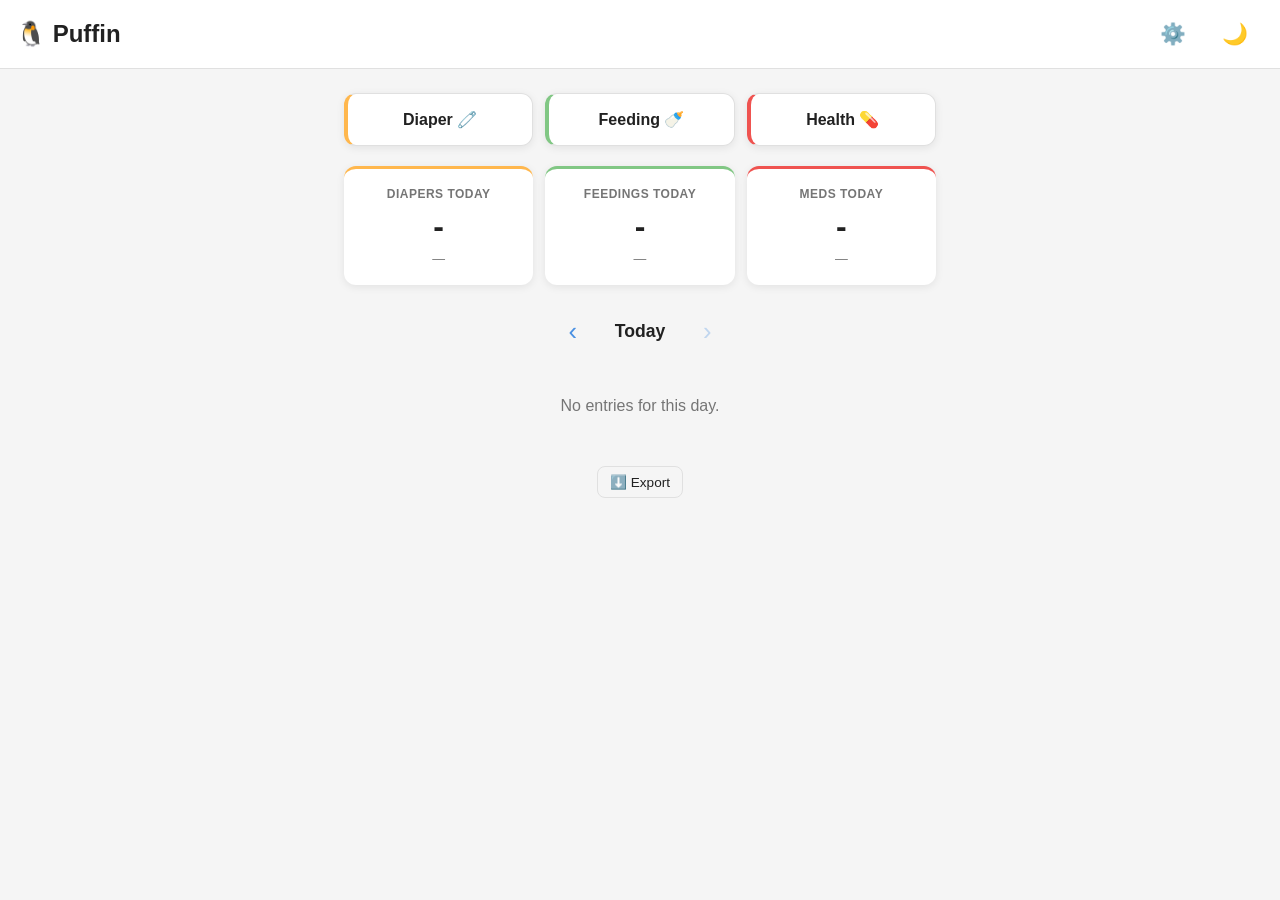
==== templates/index.html @ 4cdb2993 "Reverts pull request #42" ====
<!DOCTYPE html>
<html lang="en">
<head>
    <meta charset="UTF-8">
    <meta name="viewport" content="width=device-width, initial-scale=1.0">
    <title>Puffin - Baby Tracker</title>
    <link rel="icon" href="data:image/svg+xml,<svg xmlns='http://www.w3.org/2000/svg' viewBox='0 0 100 100'><text y='.9em' font-size='90'>🐦</text></svg>">
    <link rel="stylesheet" href="/static/css/styles.css">
</head>
<body>
    <header class="app-header">
        <h1 class="logo">🐧 Puffin</h1>
        <div class="header-actions">
            <button id="settings-btn" class="btn btn-icon" aria-label="Open settings">⚙️</button>
            <button id="theme-toggle" class="btn btn-icon" aria-label="Toggle dark mode">🌙</button>
        </div>
    </header>

    <main class="container">
        <!-- Active Feeding Timer -->
        <section id="timer-section" class="timer-section hidden">
            <div class="timer-display">
                <div class="timer-digits" id="timer-digits">00:00:00</div>
                <div class="timer-side" id="timer-side"></div>
                <div class="timer-breast-times hidden" id="timer-breast-times"></div>
            </div>
            <div class="timer-actions">
                <button id="timer-switch-btn" class="btn btn-primary btn-lg hidden">Switch</button>
                <button id="timer-pause-btn" class="btn btn-secondary btn-lg hidden">Pause</button>
                <button id="timer-end-btn" class="btn btn-warning btn-lg">End Feeding</button>
                <button id="timer-confirm-btn" class="btn btn-danger btn-lg hidden">Confirm End</button>
                <button id="timer-cancel-btn" class="btn btn-secondary hidden">Cancel</button>
                <button id="timer-discard-btn" class="btn btn-secondary hidden">Cancel Session</button>
                <button id="timer-discard-confirm-btn" class="btn btn-danger hidden">Confirm Cancel</button>
                <button id="timer-discard-back-btn" class="btn btn-secondary hidden">Keep Session</button>
            </div>
        </section>

        <!-- Quick Add Buttons -->
        <section class="quick-actions">
            <button class="btn btn-quick btn-diaper" data-modal="diaper-modal">Diaper 🧷</button>
            <button class="btn btn-quick btn-feeding" data-modal="feeding-modal">Feeding 🍼</button>
            <button class="btn btn-quick btn-health" data-modal="health-modal">Health 💊</button>
        </section>

        <!-- Dashboard Summary Cards -->
        <section class="summary-cards" id="summary-cards">
            <div class="card card-diaper">
                <h3 id="diaper-title">Diapers Today</h3>
                <div class="card-value" id="diaper-count">-</div>
                <div class="card-detail" id="last-diaper">—</div>
            </div>
            <div class="card card-feeding">
                <h3 id="feeding-title">Feedings Today</h3>
                <div class="card-value" id="feeding-count">-</div>
                <div class="card-detail" id="last-feeding">—</div>
            </div>
            <div class="card card-health">
                <h3 id="med-title">Meds Today</h3>
                <div class="card-value" id="med-count">-</div>
                <div class="card-detail" id="last-temp">—</div>
            </div>
        </section>

        <!-- Calendar Day View -->
        <section class="calendar-section">
            <div class="calendar-nav">
                <button id="cal-prev" class="btn btn-icon calendar-arrow" aria-label="Previous day">&lsaquo;</button>
                <button id="cal-date-btn" class="calendar-date" aria-label="Pick a date">
                    <span id="cal-date-label">Today</span>
                </button>
                <button id="cal-next" class="btn btn-icon calendar-arrow" aria-label="Next day">&rsaquo;</button>
                <input type="date" id="cal-date-picker" class="hidden">
            </div>
<button id="cal-today-pill" class="btn btn-sm btn-secondary hidden">Jump back to today</button>
            <div id="timeline" class="timeline">
                <p class="empty-state">No entries for this day.</p>
            </div>
            <div class="export-buttons">
                <button id="export-btn" class="btn btn-sm btn-secondary">⬇️ Export</button>
            </div>
        </section>
    </main>

    <!-- Diaper Modal -->
    <div id="diaper-modal" class="modal hidden">
        <div class="modal-backdrop"></div>
        <div class="modal-content">
            <h2>Log Diaper Change</h2>
            <form id="diaper-form">
                <div class="form-group">
                    <label>Type</label>
                    <div class="btn-group">
                        <button type="button" class="btn btn-option" data-value="pee" data-field="diaper-type">💧 Pee</button>
                        <button type="button" class="btn btn-option" data-value="poop" data-field="diaper-type">💩 Poop</button>
                        <button type="button" class="btn btn-option" data-value="both" data-field="diaper-type">💧💩 Both</button>
                        <button type="button" class="btn btn-option" data-value="dry" data-field="diaper-type">🧷 Dry</button>
                    </div>
                    <input type="hidden" name="type" id="diaper-type" required>
                </div>
                <div class="form-group">
                    <label for="diaper-timestamp">Time (optional)</label>
                    <input type="datetime-local" id="diaper-timestamp">
                </div>
                <div class="form-group">
                    <label for="diaper-notes">Notes (optional)</label>
                    <div class="note-suggestions" id="diaper-note-suggestions"></div>
                    <textarea name="notes" id="diaper-notes" rows="2"></textarea>
                </div>
                <div class="form-actions">
                    <button type="submit" class="btn btn-primary btn-lg">Save</button>
                    <button type="button" class="btn btn-secondary modal-close">Cancel</button>
                </div>
            </form>
        </div>
    </div>

    <!-- Feeding Modal -->
    <div id="feeding-modal" class="modal hidden">
        <div class="modal-backdrop"></div>
        <div class="modal-content">
            <h2>Log Feeding</h2>
            <div id="last-feeding-info" class="last-feeding-info hidden"></div>
            <form id="feeding-form">
                <div class="form-group" id="timer-toggle-row">
                    <label>
                        <input type="checkbox" id="start-timer" checked> Start timer
                    </label>
                </div>

                <!-- Timer mode: pick type (bottle will disable timer and prompt ounces) -->
                <div id="feeding-timer-mode">
                    <div class="form-group">
                        <label>Type</label>
                        <div class="btn-group">
                            <button type="button" class="btn btn-option" data-value="breast_left" data-field="feeding-type">🤱 Left</button>
                            <button type="button" class="btn btn-option" data-value="breast_right" data-field="feeding-type">🤱 Right</button>
                            <button type="button" class="btn btn-option" data-value="bottle" data-field="feeding-type">🍼 Bottle</button>
                        </div>
                        <input type="hidden" id="feeding-type">
                    </div>
                    <div id="feeding-bottle-oz-timer" class="form-group hidden">
                        <label>Amount &amp; Type</label>
                        <div class="input-group">
                            <input type="number" id="feeding-bottle-oz-timer-input" min="0.01" max="12.00" step="0.01" placeholder="oz">
                            <select id="feeding-bottle-type-timer-select">
                                <option value="breastmilk">Breastmilk (default)</option>
                                <option value="formula">Formula</option>
                            </select>
                        </div>
                    </div>
                </div>

                <!-- Manual mode: per-type durations + bottle ounces -->
                <div id="feeding-manual-mode" class="hidden">
                    <div class="form-group">
                        <label for="feeding-left-duration">🤱 Left breast (minutes)</label>
                        <input type="number" id="feeding-left-duration" min="1" max="120">
                    </div>
                    <div class="form-group">
                        <label for="feeding-right-duration">🤱 Right breast (minutes)</label>
                        <input type="number" id="feeding-right-duration" min="1" max="120">
                    </div>
                    <div class="form-group">
                        <label>🍼 Bottle</label>
                        <div class="input-group">
                            <input type="number" id="feeding-bottle-oz" min="0.01" max="12.00" step="0.01" placeholder="oz">
                            <select id="feeding-bottle-type-manual-select">
                                <option value="breastmilk">Breastmilk (default)</option>
                                <option value="formula">Formula</option>
                            </select>
                        </div>
                    </div>
                </div>

                <div class="form-group">
                    <label for="feeding-timestamp">Time (optional)</label>
                    <input type="datetime-local" id="feeding-timestamp">
                </div>

                <div class="form-group">
                    <label for="feeding-notes">Notes (optional)</label>
                    <div class="note-suggestions" id="feeding-note-suggestions"></div>
                    <textarea name="notes" id="feeding-notes" rows="2"></textarea>
                </div>
                <div class="form-actions">
                    <button type="submit" class="btn btn-primary btn-lg" id="feeding-save-btn" disabled>Start</button>
                    <button type="button" class="btn btn-secondary modal-close">Cancel</button>
                </div>
            </form>
        </div>
    </div>

    <!-- Health Modal -->
    <div id="health-modal" class="modal hidden">
        <div class="modal-backdrop"></div>
        <div class="modal-content">
            <h2>Log Health</h2>
            <div class="tab-bar">
                <button class="tab active" data-tab="med-tab">💊 Medication</button>
                <button class="tab" data-tab="temp-tab">🌡️ Temperature</button>
            </div>
            <div id="med-tab" class="tab-content active">
                <form id="medication-form">
                    <div class="form-group">
                        <label>Medication Name</label>
                        <div class="med-autocomplete" id="med-autocomplete">
                            <div class="med-chip-display hidden" id="med-chip-display">
                                <span class="med-chip-text" id="med-chip-text"></span>
                                <button type="button" class="med-chip-dismiss" id="med-chip-dismiss" aria-label="Clear">×</button>
                            </div>
                            <input type="text" id="med-name-input" class="med-name-input" autocomplete="off" placeholder="Type medication name…">
                            <div class="med-dropdown hidden" id="med-dropdown" role="listbox"></div>
                        </div>
                        <input type="hidden" id="med-name" name="medication_name">
                    </div>
                    <div class="form-group">
                        <label>Dosage</label>
                        <div class="input-group">
                            <input type="number" name="dosage_quantity" id="med-dosage-qty" step="0.01" min="0.01" placeholder="e.g. 1.5" required>
                            <select name="dosage_unit" id="med-dosage-unit" required>
                                <option value="">Unit...</option>
                                <option value="mL">mL</option>
                                <option value="tsp(s)">tsp(s)</option>
                                <option value="tbsp(s)">tbsp(s)</option>
                                <option value="drop(s)">drop(s)</option>
                                <option value="spray(s)">spray(s)</option>
                                <option value="tablet(s)">tablet(s)</option>
                                <option value="unit(s)">unit(s)</option>
                            </select>
                        </div>
                    </div>
                    <div class="form-group">
                        <label for="med-timestamp">Time (optional)</label>
                        <input type="datetime-local" id="med-timestamp">
                    </div>
                    <div class="form-group">
                        <label for="med-notes">Notes (optional)</label>
                        <div class="note-suggestions" id="med-note-suggestions"></div>
                        <textarea name="notes" id="med-notes" rows="2"></textarea>
                    </div>
                    <div class="form-actions">
                        <button type="submit" class="btn btn-primary btn-lg">Save</button>
                        <button type="button" class="btn btn-secondary modal-close">Cancel</button>
                    </div>
                </form>
            </div>
            <div id="temp-tab" class="tab-content">
                <form id="temperature-form">
                    <div class="form-group">
                        <label for="temp-value">Temperature</label>
                        <div class="input-group">
                            <input type="number" name="temperature_celsius" id="temp-value" step="0.1" required>
                            <select id="temp-unit">
                                <option value="f">°F</option>
                                <option value="c">°C</option>
                            </select>
                        </div>
                    </div>
                    <div class="form-group">
                        <label for="temp-location">Location</label>
                        <select name="location" id="temp-location">
                            <option value="">Select...</option>
                            <option value="rectal">Rectal</option>
                            <option value="oral">Oral</option>
                            <option value="axillary">Underarm</option>
                            <option value="temporal">Forehead</option>
                        </select>
                    </div>
                    <div class="form-group">
                        <label for="temp-timestamp">Time (optional)</label>
                        <input type="datetime-local" id="temp-timestamp">
                    </div>
                    <div class="form-group">
                        <label for="temp-notes">Notes (optional)</label>
                        <div class="note-suggestions" id="temp-note-suggestions"></div>
                        <textarea name="notes" id="temp-notes" rows="2"></textarea>
                    </div>
                    <div class="form-actions">
                        <button type="submit" class="btn btn-primary btn-lg">Save</button>
                        <button type="button" class="btn btn-secondary modal-close">Cancel</button>
                    </div>
                </form>
            </div>
        </div>
    </div>

    <!-- Edit Modal -->
    <div id="edit-modal" class="modal hidden">
        <div class="modal-backdrop"></div>
        <div class="modal-content">
            <h2 id="edit-modal-title">Edit</h2>
            <form id="edit-form">
                <div id="edit-form-fields"></div>
                <div class="form-actions">
                    <button type="submit" class="btn btn-primary btn-lg">Save</button>
                    <button type="button" class="btn btn-danger" id="edit-delete-btn">Delete</button>
                    <button type="button" class="btn btn-secondary modal-close">Cancel</button>
                </div>
            </form>
        </div>
    </div>

    <!-- Settings Modal -->
    <div id="settings-modal" class="modal hidden">
        <div class="modal-backdrop"></div>
        <div class="modal-content">
            <h2>Settings</h2>
            <form id="settings-form">
                <h3 class="settings-section-title">Breast Names</h3>
                <div class="form-group">
                    <label for="settings-left-name">Left breast name</label>
                    <input type="text" id="settings-left-name" maxlength="30" placeholder="Left">
                </div>
                <div class="form-group">
                    <label for="settings-right-name">Right breast name</label>
                    <input type="text" id="settings-right-name" maxlength="30" placeholder="Right">
                </div>
                <h3 class="settings-section-title">Feeding Defaults</h3>
                <div class="form-group">
                    <label for="settings-bottle-type">Default bottle type</label>
                    <select id="settings-bottle-type">
                        <option value="breastmilk">Breastmilk</option>
                        <option value="formula">Formula</option>
                    </select>
                </div>
                <div class="form-actions">
                    <button type="submit" class="btn btn-primary btn-lg">Save</button>
                    <button type="button" class="btn btn-secondary modal-close">Cancel</button>
                </div>
            </form>
        </div>
    </div>

    <!-- Export Modal -->
    <div id="export-modal" class="modal hidden">
        <div class="modal-backdrop"></div>
        <div class="modal-content">
            <h2>Export Data</h2>
            <form id="export-form">
                <div class="form-group">
                    <label>Format</label>
                    <div class="btn-group">
                        <button type="button" class="btn btn-option selected" data-value="csv" data-field="export-format">CSV</button>
                        <button type="button" class="btn btn-option" data-value="json" data-field="export-format">JSON</button>
                        <button type="button" class="btn btn-option" data-value="pdf" data-field="export-format">PDF</button>
                    </div>
                    <input type="hidden" id="export-format" value="csv">
                </div>
                <div class="form-group">
                    <label for="export-start-date">Start Date (optional)</label>
                    <input type="date" id="export-start-date">
                </div>
                <div class="form-group">
                    <label for="export-end-date">End Date (optional)</label>
                    <input type="date" id="export-end-date">
                </div>
                <div class="form-actions">
                    <button type="submit" class="btn btn-primary btn-lg">Download</button>
                    <button type="button" class="btn btn-secondary modal-close">Cancel</button>
                </div>
            </form>
        </div>
    </div>

    <!-- Toast notification -->
    <div id="toast" class="toast hidden"></div>

    <script src="/static/js/app.js"></script>
</body>
</html>
---- static/css/styles.css ----
/* ===== CSS Custom Properties ===== */
:root {
    --bg-primary: #FFFFFF;
    --bg-secondary: #F5F5F5;
    --text-primary: #212121;
    --text-secondary: #757575;
    --border: #E0E0E0;

    --primary: #4A90E2;
    --primary-hover: #3A7BD5;
    --success: #7ED321;
    --warning: #F5A623;
    --danger: #D0021B;

    --diaper-pee: #FFF59D;
    --diaper-poop: #A1887F;
    --diaper-both: #FFB74D;
    --feeding: #81C784;
    --health: #EF5350;

    --radius: 12px;
    --radius-sm: 8px;
    --shadow: 0 2px 8px rgba(0, 0, 0, 0.08);
    --shadow-lg: 0 8px 24px rgba(0, 0, 0, 0.12);
}

@media (prefers-color-scheme: dark) {
    :root {
        --bg-primary: #121212;
        --bg-secondary: #1E1E1E;
        --text-primary: #E0E0E0;
        --text-secondary: #A0A0A0;
        --border: #333333;
        --primary: #64B5F6;
        --primary-hover: #90CAF9;
        --success: #81C784;
        --warning: #FFB74D;
        --danger: #E57373;
        --shadow: 0 2px 8px rgba(0, 0, 0, 0.3);
        --shadow-lg: 0 8px 24px rgba(0, 0, 0, 0.4);
    }
}

[data-theme="dark"] {
    --bg-primary: #121212;
    --bg-secondary: #1E1E1E;
    --text-primary: #E0E0E0;
    --text-secondary: #A0A0A0;
    --border: #333333;
    --primary: #64B5F6;
    --primary-hover: #90CAF9;
    --success: #81C784;
    --warning: #FFB74D;
    --danger: #E57373;
    --shadow: 0 2px 8px rgba(0, 0, 0, 0.3);
    --shadow-lg: 0 8px 24px rgba(0, 0, 0, 0.4);
}

[data-theme="light"] {
    --bg-primary: #FFFFFF;
    --bg-secondary: #F5F5F5;
    --text-primary: #212121;
    --text-secondary: #757575;
    --border: #E0E0E0;
    --primary: #4A90E2;
    --primary-hover: #3A7BD5;
    --shadow: 0 2px 8px rgba(0, 0, 0, 0.08);
    --shadow-lg: 0 8px 24px rgba(0, 0, 0, 0.12);
}

/* ===== Reset & Base ===== */
*, *::before, *::after {
    box-sizing: border-box;
    margin: 0;
    padding: 0;
}

body {
    font-family: -apple-system, BlinkMacSystemFont, "Segoe UI", Roboto, sans-serif;
    background: var(--bg-secondary);
    color: var(--text-primary);
    line-height: 1.5;
    min-height: 100vh;
}

/* ===== Layout ===== */
.container {
    max-width: 640px;
    margin: 0 auto;
    padding: 16px;
}

/* ===== Header ===== */
.app-header {
    display: flex;
    justify-content: space-between;
    align-items: center;
    padding: 12px 16px;
    background: var(--bg-primary);
    border-bottom: 1px solid var(--border);
    position: sticky;
    top: 0;
    z-index: 100;
}

.logo {
    font-size: 1.5rem;
    font-weight: 700;
}

.header-actions {
    display: flex;
    align-items: center;
    gap: 4px;
}

/* ===== Buttons ===== */
.btn {
    display: inline-flex;
    align-items: center;
    justify-content: center;
    gap: 6px;
    border: 1px solid var(--border);
    border-radius: var(--radius-sm);
    background: var(--bg-primary);
    color: var(--text-primary);
    font-size: 1rem;
    padding: 10px 16px;
    cursor: pointer;
    transition: all 0.15s ease;
    font-family: inherit;
    min-height: 44px;
    min-width: 44px;
}

.btn:active { transform: scale(0.97); }
.btn:disabled { opacity: 0.5; cursor: not-allowed; }
.btn-primary { background: var(--primary); color: #fff; border-color: var(--primary); }
.btn-primary:hover { background: var(--primary-hover); }
.btn-secondary { background: var(--bg-secondary); }
.btn-warning { background: var(--warning); color: #fff; border-color: var(--warning); }
.btn-danger { background: var(--danger); color: #fff; border-color: var(--danger); }
.btn-lg { font-size: 1.1rem; padding: 14px 24px; }
.btn-sm { font-size: 0.85rem; padding: 6px 12px; min-height: 32px; }
.btn-icon { background: none; border: none; font-size: 1.3rem; }

/* Quick action buttons */
.quick-actions {
    display: grid;
    grid-template-columns: repeat(3, 1fr);
    gap: 12px;
    margin-bottom: 20px;
}

.btn-quick {
    padding: 16px 8px;
    font-size: 1rem;
    font-weight: 600;
    border-radius: var(--radius);
    box-shadow: var(--shadow);
}

.btn-diaper { border-left: 4px solid var(--diaper-both); }
.btn-feeding { border-left: 4px solid var(--feeding); }
.btn-health { border-left: 4px solid var(--health); }

/* Option buttons (in modals) */
.btn-group {
    display: flex;
    flex-wrap: wrap;
    gap: 8px;
}

.btn-option {
    flex: 1;
    min-width: 70px;
}

.btn-option.selected {
    background: var(--primary);
    color: #fff;
    border-color: var(--primary);
}

/* ===== Cards ===== */
.summary-cards {
    display: grid;
    grid-template-columns: repeat(3, 1fr);
    gap: 12px;
    margin-bottom: 24px;
}

.card {
    background: var(--bg-primary);
    border-radius: var(--radius);
    padding: 16px;
    box-shadow: var(--shadow);
    text-align: center;
}

.card h3 {
    font-size: 0.75rem;
    text-transform: uppercase;
    color: var(--text-secondary);
    letter-spacing: 0.5px;
    margin-bottom: 4px;
}

.card-value {
    font-size: 2rem;
    font-weight: 700;
    line-height: 1.2;
}

.card-detail {
    font-size: 0.8rem;
    color: var(--text-secondary);
    margin-top: 4px;
}

.card-diaper { border-top: 3px solid var(--diaper-both); }
.card-feeding { border-top: 3px solid var(--feeding); }
.card-health { border-top: 3px solid var(--health); }

/* ===== Timer ===== */
.timer-section {
    background: var(--bg-primary);
    border-radius: var(--radius);
    padding: 24px;
    margin-bottom: 20px;
    text-align: center;
    box-shadow: var(--shadow-lg);
    border: 2px solid var(--feeding);
}

.timer-digits {
    font-size: 3rem;
    font-weight: 700;
    font-variant-numeric: tabular-nums;
    letter-spacing: 2px;
}

.timer-side {
    font-size: 1rem;
    color: var(--text-secondary);
    margin-top: 4px;
}

.timer-breast-times {
    display: flex;
    justify-content: center;
    gap: 12px;
    font-size: 1.1rem;
    font-variant-numeric: tabular-nums;
    margin-top: 8px;
    color: var(--text-secondary);
}

.timer-breast-times .active-breast {
    color: var(--primary);
    font-weight: 600;
}

.timer-breast-times .breast-sep {
    color: var(--border);
}

.timer-display {
    margin-bottom: 16px;
}

.timer-actions {
    display: flex;
    gap: 12px;
    justify-content: center;
    flex-wrap: wrap;
}

/* ===== Calendar Day View ===== */
.calendar-section { margin-bottom: 24px; }

.calendar-nav {
    display: flex;
    align-items: center;
    justify-content: center;
    gap: 4px;
    margin-bottom: 8px;
    position: relative;
}

.calendar-arrow {
    font-size: 1.6rem;
    font-weight: 300;
    padding: 8px 12px;
    color: var(--primary);
}

.calendar-arrow:disabled {
    opacity: 0.3;
    cursor: not-allowed;
}

.calendar-date {
    background: none;
    border: none;
    font-size: 1.1rem;
    font-weight: 600;
    color: var(--text-primary);
    cursor: pointer;
    padding: 8px 16px;
    border-radius: var(--radius-sm);
    font-family: inherit;
    transition: background 0.15s ease;
}

.calendar-date:hover {
    background: var(--bg-secondary);
}

#cal-today-pill {
    display: block;
    margin: 0 auto 12px;
}

.export-buttons {
    display: flex;
    justify-content: center;
    gap: 8px;
    margin-top: 16px;
}

/* ===== Timeline ===== */

.timeline {
    display: flex;
    flex-direction: column;
    gap: 8px;
}

.timeline-item {
    display: flex;
    align-items: baseline;
    flex-wrap: wrap;
    gap: 4px 10px;
    background: var(--bg-primary);
    border-radius: var(--radius-sm);
    padding: 10px 12px;
    box-shadow: var(--shadow);
    cursor: pointer;
    transition: background 0.15s ease;
}

.timeline-item:hover {
    background: var(--bg-secondary);
}

.timeline-date {
    font-size: 0.85rem;
    font-weight: 600;
    text-transform: uppercase;
    letter-spacing: 0.5px;
    color: var(--text-secondary);
    padding: 8px 4px 4px;
}

.timeline-date:first-child {
    padding-top: 0;
}

.timeline-emoji {
    font-size: 1.2rem;
    line-height: 1;
}

.timeline-label {
    font-weight: 500;
    flex: 1;
    min-width: 0;
}

.timeline-detail {
    font-size: 0.85rem;
    color: var(--text-secondary);
    white-space: nowrap;
}

.timeline-time {
    font-size: 0.8rem;
    color: var(--text-secondary);
    white-space: nowrap;
}

.timeline-notes {
    width: 100%;
    font-size: 0.8rem;
    color: var(--text-secondary);
    font-style: italic;
    padding-left: 30px;
}

.empty-state {
    text-align: center;
    color: var(--text-secondary);
    padding: 32px 16px;
}

/* ===== Last Feeding Info ===== */
.last-feeding-info {
    background: var(--bg-secondary);
    border-radius: var(--radius-sm);
    padding: 10px 14px;
    margin-bottom: 16px;
    font-size: 0.9rem;
    color: var(--text-secondary);
}

.last-feeding-info strong {
    color: var(--text-primary);
}

.text-secondary {
    color: var(--text-secondary);
}

/* ===== Modals ===== */
.modal {
    position: fixed;
    inset: 0;
    z-index: 200;
    display: flex;
    align-items: flex-end;
    justify-content: center;
}

.modal.hidden { display: none; }

.modal-backdrop {
    position: absolute;
    inset: 0;
    background: rgba(0, 0, 0, 0.5);
}

.modal-content {
    position: relative;
    background: var(--bg-primary);
    border-radius: var(--radius) var(--radius) 0 0;
    padding: 24px;
    width: 100%;
    max-width: 640px;
    max-height: 90vh;
    overflow-y: auto;
    animation: slideUp 0.2s ease;
}

@keyframes slideUp {
    from { transform: translateY(100%); }
    to { transform: translateY(0); }
}

/* ===== Forms ===== */
.form-group {
    margin-bottom: 16px;
}

.form-group label {
    display: block;
    font-size: 0.9rem;
    font-weight: 500;
    margin-bottom: 6px;
    color: var(--text-secondary);
}

.form-group input[type="text"],
.form-group input[type="number"],
.form-group input[type="datetime-local"],
.form-group textarea,
.form-group select {
    width: 100%;
    padding: 10px 12px;
    border: 1px solid var(--border);
    border-radius: var(--radius-sm);
    background: var(--bg-secondary);
    color: var(--text-primary);
    font-size: 1rem;
    font-family: inherit;
}

.form-group textarea { resize: vertical; }

/* Note suggestion chips */
.note-suggestions {
    display: flex;
    flex-wrap: wrap;
    gap: 6px;
    margin-bottom: 6px;
}

.note-suggestions:empty { display: none; }

.note-chip {
    display: inline-block;
    padding: 4px 10px;
    font-size: 0.8rem;
    background: var(--bg-secondary);
    border: 1px solid var(--border);
    border-radius: 999px;
    color: var(--text-secondary);
    cursor: pointer;
    transition: all 0.15s ease;
    max-width: 200px;
    overflow: hidden;
    text-overflow: ellipsis;
    white-space: nowrap;
}

.note-chip:hover {
    background: var(--primary);
    color: #fff;
    border-color: var(--primary);
}

/* Medication name autocomplete */
.med-autocomplete {
    position: relative;
}

.med-name-input {
    width: 100%;
    padding: 10px 14px;
    font-size: 1rem;
    font-family: inherit;
    border: 1px solid var(--border);
    border-radius: var(--radius-sm);
    background: var(--bg-primary);
    color: var(--text-primary);
    outline: none;
    transition: border-color 0.15s ease;
}

.med-name-input:focus {
    border-color: var(--primary);
}

.med-chip-display {
    display: flex;
    align-items: center;
    gap: 8px;
    padding: 8px 12px;
    background: var(--primary);
    color: #fff;
    border-radius: var(--radius-sm);
    font-size: 0.95rem;
    min-height: 42px;
}

.med-chip-display.hidden { display: none; }

.med-chip-text {
    flex: 1;
    overflow: hidden;
    text-overflow: ellipsis;
    white-space: nowrap;
}

.med-chip-dismiss {
    background: none;
    border: none;
    color: #fff;
    cursor: pointer;
    font-size: 1.2rem;
    line-height: 1;
    padding: 0 2px;
    opacity: 0.85;
    flex-shrink: 0;
}

.med-chip-dismiss:hover { opacity: 1; }

.med-dropdown {
    position: absolute;
    top: calc(100% + 2px);
    left: 0;
    right: 0;
    z-index: 200;
    background: var(--bg-primary);
    border: 1px solid var(--border);
    border-radius: var(--radius-sm);
    max-height: 220px;
    overflow-y: auto;
    box-shadow: var(--shadow-lg);
}

.med-dropdown.hidden { display: none; }

.med-dropdown-item {
    padding: 10px 14px;
    cursor: pointer;
    font-size: 0.95rem;
    color: var(--text-primary);
    transition: background 0.1s ease;
}

.med-dropdown-item:hover,
.med-dropdown-item.focused {
    background: var(--bg-secondary);
}

.med-dropdown-item.add-new {
    color: var(--primary);
    font-weight: 500;
    border-top: 1px solid var(--border);
}

.input-group {
    display: flex;
    gap: 8px;
}

.input-group input { flex: 1; }
.input-group select { width: auto; }

.form-actions {
    display: flex;
    gap: 12px;
    margin-top: 20px;
}

.form-actions .btn-primary { flex: 1; }

/* ===== Tabs ===== */
.tab-bar {
    display: flex;
    gap: 4px;
    margin-bottom: 16px;
    border-bottom: 1px solid var(--border);
}

.tab {
    flex: 1;
    padding: 10px;
    background: none;
    border: none;
    border-bottom: 2px solid transparent;
    color: var(--text-secondary);
    font-size: 0.95rem;
    cursor: pointer;
    font-family: inherit;
}

.tab.active {
    color: var(--primary);
    border-bottom-color: var(--primary);
    font-weight: 600;
}

.tab-content { display: none; }
.tab-content.active { display: block; }

/* ===== Toast ===== */
.toast {
    position: fixed;
    bottom: 24px;
    left: 50%;
    transform: translateX(-50%);
    background: var(--text-primary);
    color: var(--bg-primary);
    padding: 12px 24px;
    border-radius: var(--radius);
    font-size: 0.95rem;
    z-index: 300;
    animation: fadeIn 0.2s ease;
}

.toast.hidden { display: none; }

@keyframes fadeIn {
    from { opacity: 0; transform: translateX(-50%) translateY(10px); }
    to { opacity: 1; transform: translateX(-50%) translateY(0); }
}

/* ===== Utility ===== */
.hidden { display: none !important; }

/* ===== Responsive ===== */
@media (min-width: 640px) {
    .container { padding: 24px; }
    .modal-content {
        border-radius: var(--radius);
        margin: auto;
    }
    .modal {
        align-items: center;
    }
}

@media (max-width: 400px) {
    .summary-cards {
        grid-template-columns: 1fr;
    }
    .quick-actions {
        grid-template-columns: 1fr;
    }
    .timer-digits {
        font-size: 2.5rem;
    }
}

/* ===== Settings ===== */
.settings-section-title {
    font-size: 0.8rem;
    font-weight: 600;
    text-transform: uppercase;
    letter-spacing: 0.5px;
    color: var(--text-secondary);
    margin-bottom: 12px;
}
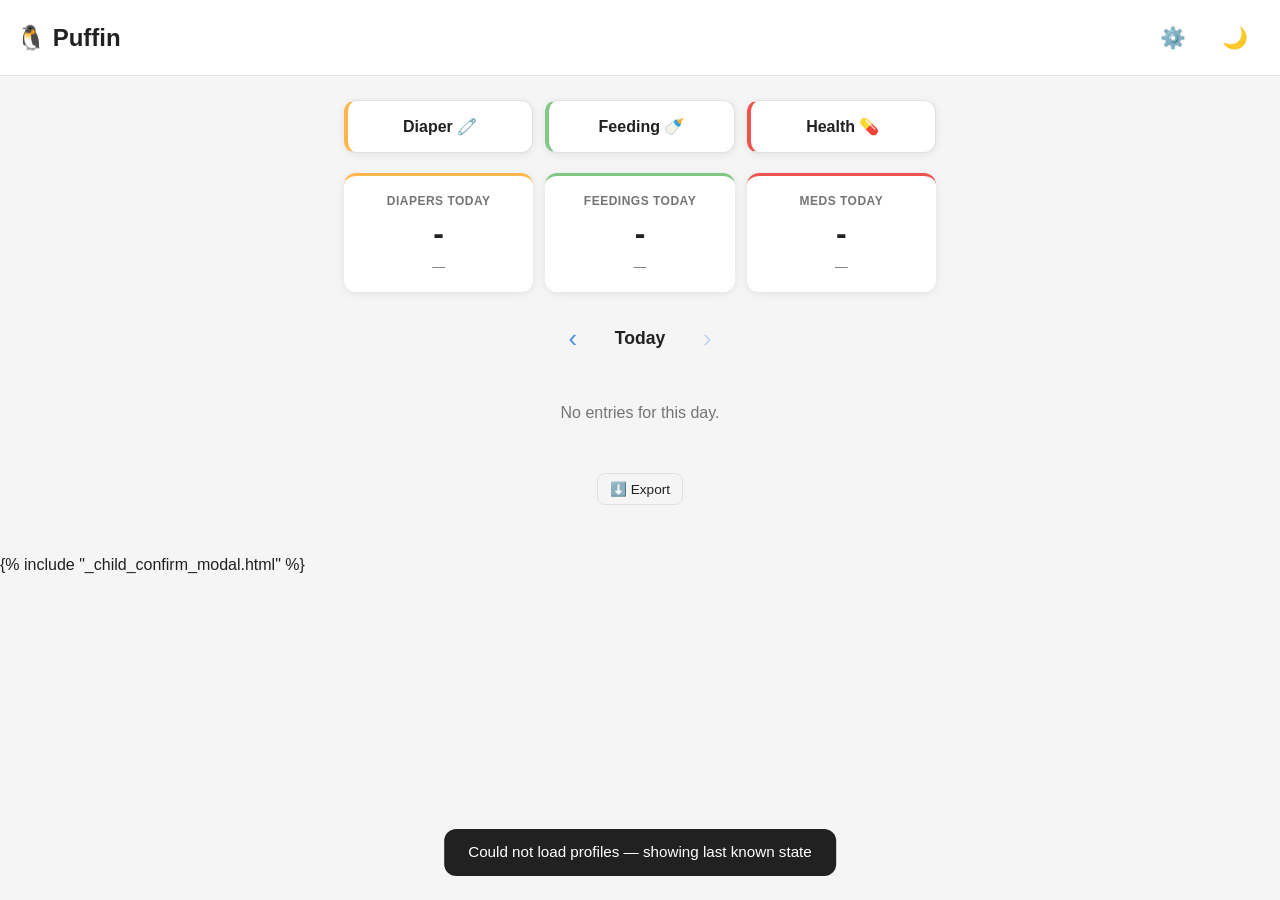
==== commit 8f505734: "Replace the Settings modal with a standalone Settings page Settings now lives at /settings instead o" ====
--- a/templates/index.html
+++ b/templates/index.html
@@ -11,12 +11,18 @@
     <header class="app-header">
         <h1 class="logo">🐧 Puffin</h1>
         <div class="header-actions">
-            <button id="settings-btn" class="btn btn-icon" aria-label="Open settings">⚙️</button>
+            <a href="/settings" id="settings-btn" class="btn btn-icon" aria-label="Settings">⚙️</a>
             <button id="theme-toggle" class="btn btn-icon" aria-label="Toggle dark mode">🌙</button>
         </div>
     </header>
 
     <main class="container">
+        <!-- Child Switcher (hidden until at least one profile exists) -->
+        <section id="child-switcher-section" class="child-switcher-section hidden">
+            <label class="sr-only" for="child-switcher">Switch child</label>
+            <select id="child-switcher" class="child-switcher"></select>
+        </section>
+
         <!-- Active Feeding Timer -->
         <section id="timer-section" class="timer-section hidden">
             <div class="timer-display">
@@ -64,6 +70,15 @@
 
         <!-- Calendar Day View -->
         <section class="calendar-section">
+            <h2 id="child-log-title" class="child-log-title hidden"></h2>
+            <div id="unassigned-bar" class="unassigned-bar hidden">
+                <span id="unassigned-bar-count" class="unassigned-bar-count"></span>
+                <div class="unassigned-bar-actions">
+                    <button type="button" id="unassigned-assign-btn" class="btn btn-sm btn-primary">Assign all to…</button>
+                    <label class="sr-only" for="unassigned-assign-target">Assign all to</label>
+                    <select id="unassigned-assign-target"></select>
+                </div>
+            </div>
             <div class="calendar-nav">
                 <button id="cal-prev" class="btn btn-icon calendar-arrow" aria-label="Previous day">&lsaquo;</button>
                 <button id="cal-date-btn" class="calendar-date" aria-label="Pick a date">
@@ -139,10 +154,14 @@
                         </div>
                         <input type="hidden" id="feeding-type">
                     </div>
-                    <div id="feeding-bottle-oz-timer" class="form-group hidden">
-                        <label>Amount &amp; Type</label>
+                    <div id="feeding-bottle-timer" class="form-group hidden">
+                        <label>Amount</label>
                         <div class="input-group">
-                            <input type="number" id="feeding-bottle-oz-timer-input" min="0.01" max="12.00" step="0.01" placeholder="oz">
+                            <input type="number" id="feeding-bottle-timer-input" min="0.01" step="0.01">
+                            <select id="feeding-bottle-unit-timer-select">
+                                <option value="oz">oz</option>
+                                <option value="mL">mL</option>
+                            </select>
                             <select id="feeding-bottle-type-timer-select">
                                 <option value="breastmilk">Breastmilk (default)</option>
                                 <option value="formula">Formula</option>
@@ -164,7 +183,11 @@
                     <div class="form-group">
                         <label>🍼 Bottle</label>
                         <div class="input-group">
-                            <input type="number" id="feeding-bottle-oz" min="0.01" max="12.00" step="0.01" placeholder="oz">
+                            <input type="number" id="feeding-bottle" min="0.01" step="0.01">
+                            <select id="feeding-bottle-unit-manual-select">
+                                <option value="oz">oz</option>
+                                <option value="mL">mL</option>
+                            </select>
                             <select id="feeding-bottle-type-manual-select">
                                 <option value="breastmilk">Breastmilk (default)</option>
                                 <option value="formula">Formula</option>
@@ -301,37 +324,6 @@
         </div>
     </div>
 
-    <!-- Settings Modal -->
-    <div id="settings-modal" class="modal hidden">
-        <div class="modal-backdrop"></div>
-        <div class="modal-content">
-            <h2>Settings</h2>
-            <form id="settings-form">
-                <h3 class="settings-section-title">Breast Names</h3>
-                <div class="form-group">
-                    <label for="settings-left-name">Left breast name</label>
-                    <input type="text" id="settings-left-name" maxlength="30" placeholder="Left">
-                </div>
-                <div class="form-group">
-                    <label for="settings-right-name">Right breast name</label>
-                    <input type="text" id="settings-right-name" maxlength="30" placeholder="Right">
-                </div>
-                <h3 class="settings-section-title">Feeding Defaults</h3>
-                <div class="form-group">
-                    <label for="settings-bottle-type">Default bottle type</label>
-                    <select id="settings-bottle-type">
-                        <option value="breastmilk">Breastmilk</option>
-                        <option value="formula">Formula</option>
-                    </select>
-                </div>
-                <div class="form-actions">
-                    <button type="submit" class="btn btn-primary btn-lg">Save</button>
-                    <button type="button" class="btn btn-secondary modal-close">Cancel</button>
-                </div>
-            </form>
-        </div>
-    </div>
-
     <!-- Export Modal -->
     <div id="export-modal" class="modal hidden">
         <div class="modal-backdrop"></div>
@@ -355,6 +347,10 @@
                     <label for="export-end-date">End Date (optional)</label>
                     <input type="date" id="export-end-date">
                 </div>
+                <div class="form-group hidden" id="export-child-group">
+                    <label for="export-child">Child</label>
+                    <select id="export-child"></select>
+                </div>
                 <div class="form-actions">
                     <button type="submit" class="btn btn-primary btn-lg">Download</button>
                     <button type="button" class="btn btn-secondary modal-close">Cancel</button>
@@ -363,9 +359,12 @@
         </div>
     </div>
 
+    {% include "_child_confirm_modal.html" %}
+
     <!-- Toast notification -->
     <div id="toast" class="toast hidden"></div>
 
+    <script src="/static/js/common.js"></script>
     <script src="/static/js/app.js"></script>
 </body>
 </html>
--- a/static/css/styles.css
+++ b/static/css/styles.css
@@ -131,6 +131,7 @@
     font-family: inherit;
     min-height: 44px;
     min-width: 44px;
+    text-decoration: none; /* the settings gear is an <a> styled as a button */
 }
 
 .btn:active { transform: scale(0.97); }
@@ -714,3 +715,137 @@
     color: var(--text-secondary);
     margin-bottom: 12px;
 }
+
+.settings-hint {
+    font-size: 0.85rem;
+    color: var(--text-secondary);
+    margin: -6px 0 12px;
+}
+
+/* ===== Settings page ===== */
+/* The settings form used to sit on the modal's card surface; on its own page
+   it supplies that surface itself, so the contents read the same as before. */
+.settings-page {
+    background: var(--bg-primary);
+    border: 1px solid var(--border);
+    border-radius: var(--radius);
+    padding: 24px;
+}
+
+.back-link {
+    display: inline-flex;
+    align-items: center;
+    min-height: 44px;
+    font-size: 0.9rem;
+    color: var(--text-secondary);
+    text-decoration: none;
+}
+
+.back-link:hover { color: var(--text-primary); }
+
+.page-title {
+    font-size: 1.4rem;
+    margin-bottom: 16px;
+}
+
+/* The header gear on /settings is a location marker, not a control. */
+.btn-icon[aria-current="page"] {
+    cursor: default;
+    opacity: 0.55;
+}
+
+/* The modal framed these sections; on a page they need their own separation.
+   Collapses against the preceding .form-group's 16px, so the gap is 28px, not
+   44px. The first title is skipped — the page heading already spaces it. */
+.settings-page .settings-section-title:not(:first-child) {
+    margin-top: 28px;
+}
+
+/* ===== Child Profiles ===== */
+.sr-only {
+    position: absolute;
+    width: 1px;
+    height: 1px;
+    padding: 0;
+    margin: -1px;
+    overflow: hidden;
+    clip: rect(0, 0, 0, 0);
+    white-space: nowrap;
+    border: 0;
+}
+
+.child-switcher-section {
+    margin-bottom: 16px;
+}
+
+.child-switcher {
+    width: 100%;
+    padding: 12px;
+    font-size: 1rem;
+    font-weight: 600;
+    border: 1px solid var(--border);
+    border-radius: 8px;
+    background: var(--card-bg);
+    color: var(--text);
+}
+
+.child-log-title {
+    font-size: 1.1rem;
+    font-weight: 600;
+    text-align: center;
+    margin-bottom: 12px;
+    color: var(--text);
+}
+
+.unassigned-bar {
+    display: flex;
+    flex-wrap: wrap;
+    align-items: center;
+    justify-content: space-between;
+    gap: 8px;
+    padding: 12px;
+    margin-bottom: 12px;
+    border: 1px solid var(--border);
+    border-radius: 8px;
+    background: var(--card-bg);
+}
+
+.unassigned-bar-count {
+    font-size: 0.9rem;
+    color: var(--text-secondary);
+}
+
+.unassigned-bar-actions {
+    display: flex;
+    gap: 8px;
+    align-items: center;
+}
+
+.child-list {
+    margin-bottom: 12px;
+}
+
+.child-row {
+    display: flex;
+    align-items: center;
+    gap: 8px;
+    padding: 8px 0;
+    border-bottom: 1px solid var(--border);
+}
+
+.child-row-name,
+.child-rename-input {
+    flex: 1;
+    min-width: 0;
+}
+
+.child-add-row {
+    display: flex;
+    gap: 8px;
+    align-items: center;
+}
+
+.child-add-row input {
+    flex: 1;
+    min-width: 0;
+}
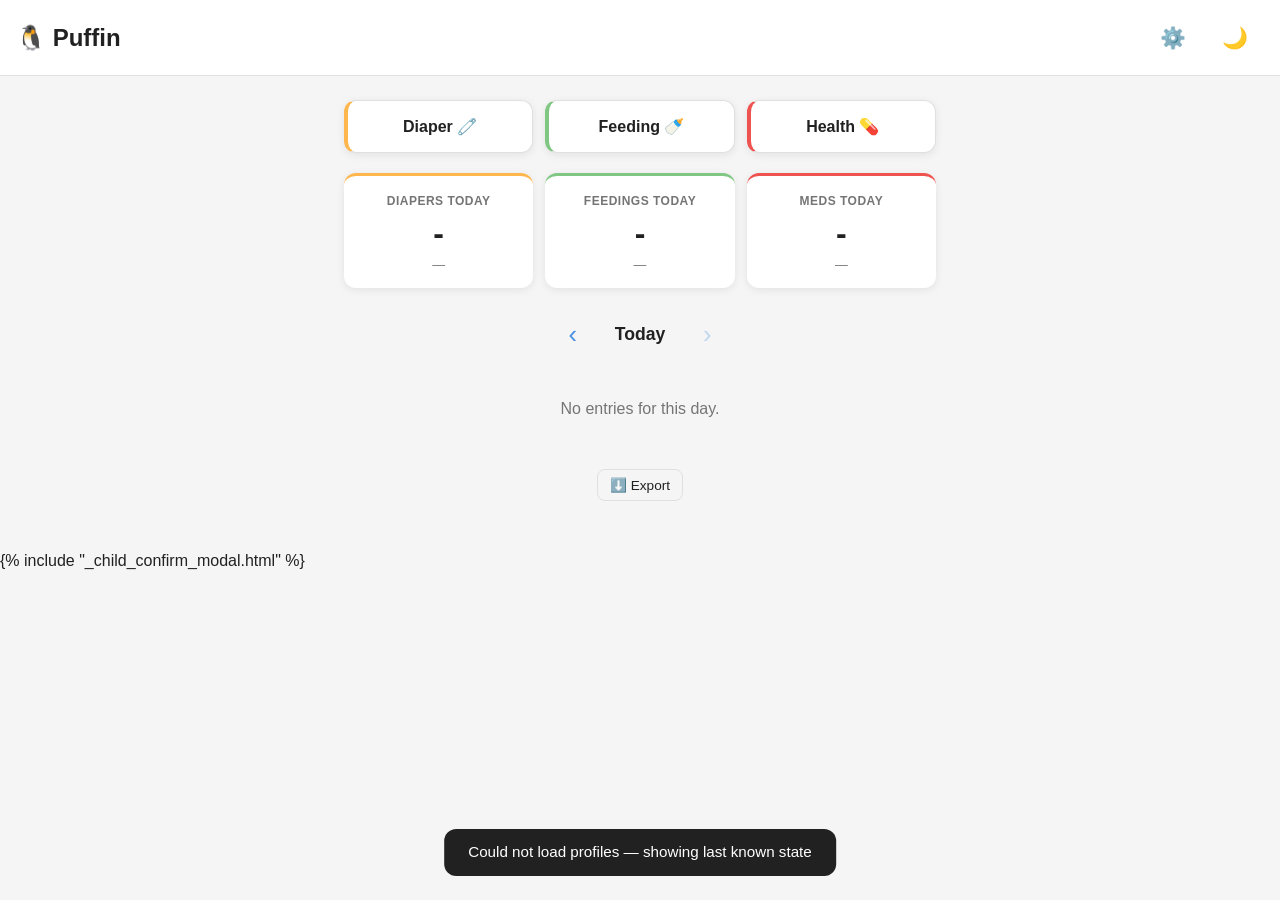
==== commit 4af89bff: "Store temperature as entered and equalize Health card height on mobile Follow-ups to #58/#59 (closes" ====
--- a/templates/index.html
+++ b/templates/index.html
@@ -273,7 +273,7 @@
                     <div class="form-group">
                         <label for="temp-value">Temperature</label>
                         <div class="input-group">
-                            <input type="number" name="temperature_celsius" id="temp-value" step="0.1" required>
+                            <input type="number" name="temperature" id="temp-value" step="0.1" required>
                             <select id="temp-unit">
                                 <option value="f">°F</option>
                                 <option value="c">°C</option>
--- a/static/css/styles.css
+++ b/static/css/styles.css
@@ -148,7 +148,11 @@
 /* Quick action buttons */
 .quick-actions {
     display: grid;
-    grid-template-columns: repeat(3, 1fr);
+    /* Column count follows how many types the selected child shows, set on the
+       element by applyQuickAddVisibility, so the remaining buttons fill the row
+       instead of leaving gaps. Defaults to 3; the mobile rule below sets the
+       columns directly and still wins there, so small screens always stack. */
+    grid-template-columns: repeat(var(--qa-cols, 3), 1fr);
     gap: 12px;
     margin-bottom: 20px;
 }
@@ -186,7 +190,8 @@
 /* ===== Cards ===== */
 .summary-cards {
     display: grid;
-    grid-template-columns: repeat(3, 1fr);
+    /* Mirrors .quick-actions: --sc-cols tracks the visible card count. */
+    grid-template-columns: repeat(var(--sc-cols, 3), 1fr);
     gap: 12px;
     margin-bottom: 24px;
 }
@@ -215,6 +220,10 @@
 
 .card-detail {
     font-size: 0.8rem;
+    line-height: 1.2;
+    /* Reserve one line even when empty (e.g. Health card with no reading for
+       the day) so every summary card keeps the same height on mobile. */
+    min-height: 1.2em;
     color: var(--text-secondary);
     margin-top: 4px;
 }
@@ -761,6 +770,20 @@
     margin-top: 28px;
 }
 
+/* Splits the two save models apart: everything above applies immediately
+   (Children), everything below waits for Save (per-device preferences). The
+   divider carries its own spacing, so the section title after it opts out of
+   the 28px above to avoid doubling the gap. */
+.settings-divider {
+    border: none;
+    border-top: 1px solid var(--border);
+    margin: 28px 0 20px;
+}
+
+.settings-divider + .settings-section-title {
+    margin-top: 0;
+}
+
 /* ===== Child Profiles ===== */
 .sr-only {
     position: absolute;
@@ -829,6 +852,7 @@
     display: flex;
     align-items: center;
     gap: 8px;
+    flex-wrap: wrap;
     padding: 8px 0;
     border-bottom: 1px solid var(--border);
 }
@@ -839,6 +863,27 @@
     min-width: 0;
 }
 
+/* Quick add toggles wrap onto their own line under the name and actions. */
+.quick-add-toggles {
+    flex-basis: 100%;
+    display: flex;
+    flex-wrap: wrap;
+    gap: 16px;
+}
+
+.quick-add-toggle {
+    display: inline-flex;
+    align-items: center;
+    gap: 6px;
+    min-height: 44px;
+    font-size: 0.9rem;
+    color: var(--text-secondary);
+    cursor: pointer;
+}
+
+.quick-add-toggle input { cursor: pointer; }
+.quick-add-toggle input:disabled { cursor: default; }
+
 .child-add-row {
     display: flex;
     gap: 8px;
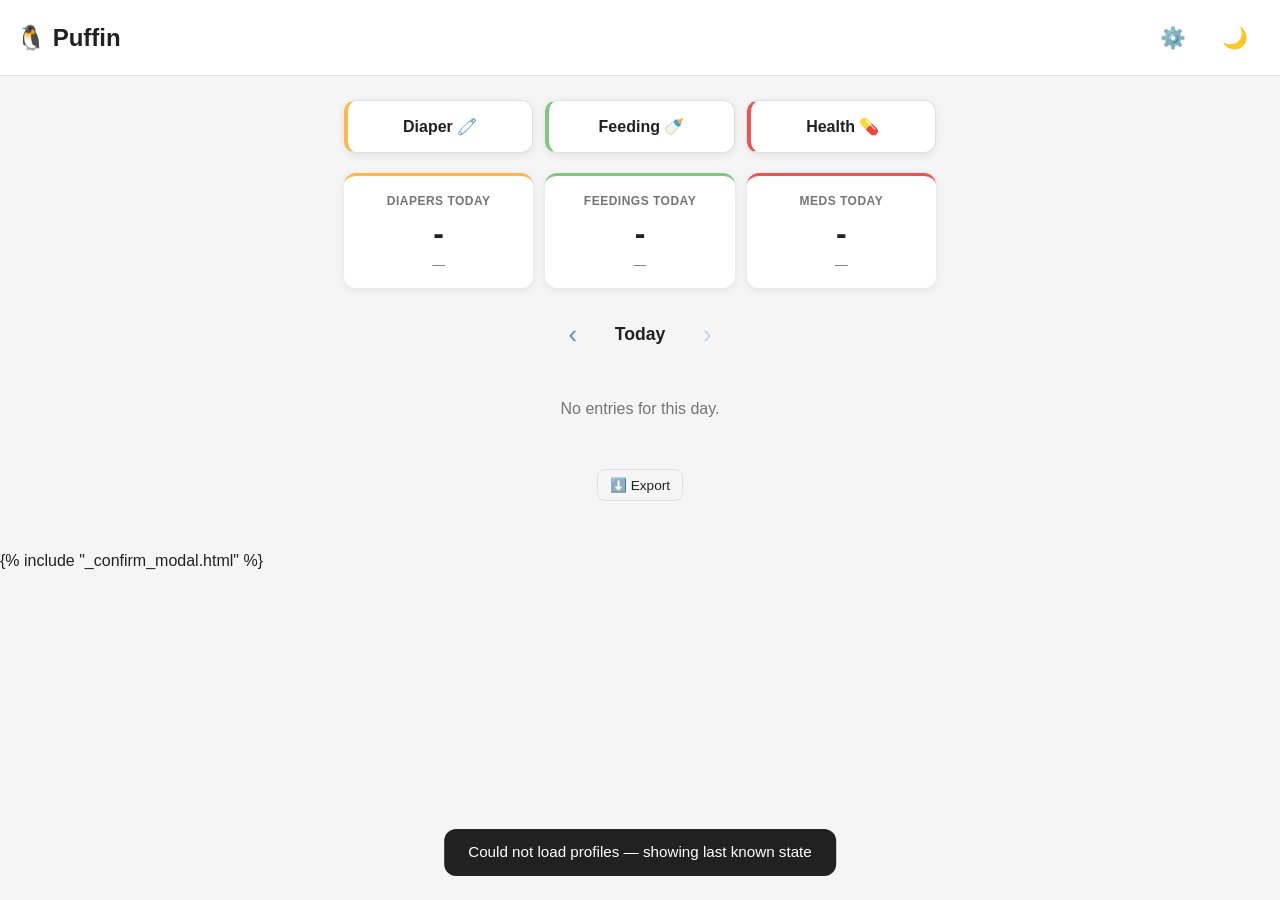
==== commit f65cde38: "Rename the confirmation modal to something generic The dialog was named for the child-profile flows " ====
--- a/templates/index.html
+++ b/templates/index.html
@@ -359,7 +359,7 @@
         </div>
     </div>
 
-    {% include "_child_confirm_modal.html" %}
+    {% include "_confirm_modal.html" %}
 
     <!-- Toast notification -->
     <div id="toast" class="toast hidden"></div>
--- a/static/css/styles.css
+++ b/static/css/styles.css
@@ -691,6 +691,15 @@
 /* ===== Utility ===== */
 .hidden { display: none !important; }
 
+/* Secondary explanatory text under a form field or in a dialog body.  The
+   negative top margin tucks it up under the element it annotates, so it only
+   reads correctly directly below its subject. */
+.hint {
+    font-size: 0.85rem;
+    color: var(--text-secondary);
+    margin: -6px 0 12px;
+}
+
 /* ===== Responsive ===== */
 @media (min-width: 640px) {
     .container { padding: 24px; }
@@ -723,12 +732,6 @@
     letter-spacing: 0.5px;
     color: var(--text-secondary);
     margin-bottom: 12px;
-}
-
-.settings-hint {
-    font-size: 0.85rem;
-    color: var(--text-secondary);
-    margin: -6px 0 12px;
 }
 
 /* ===== Settings page ===== */
